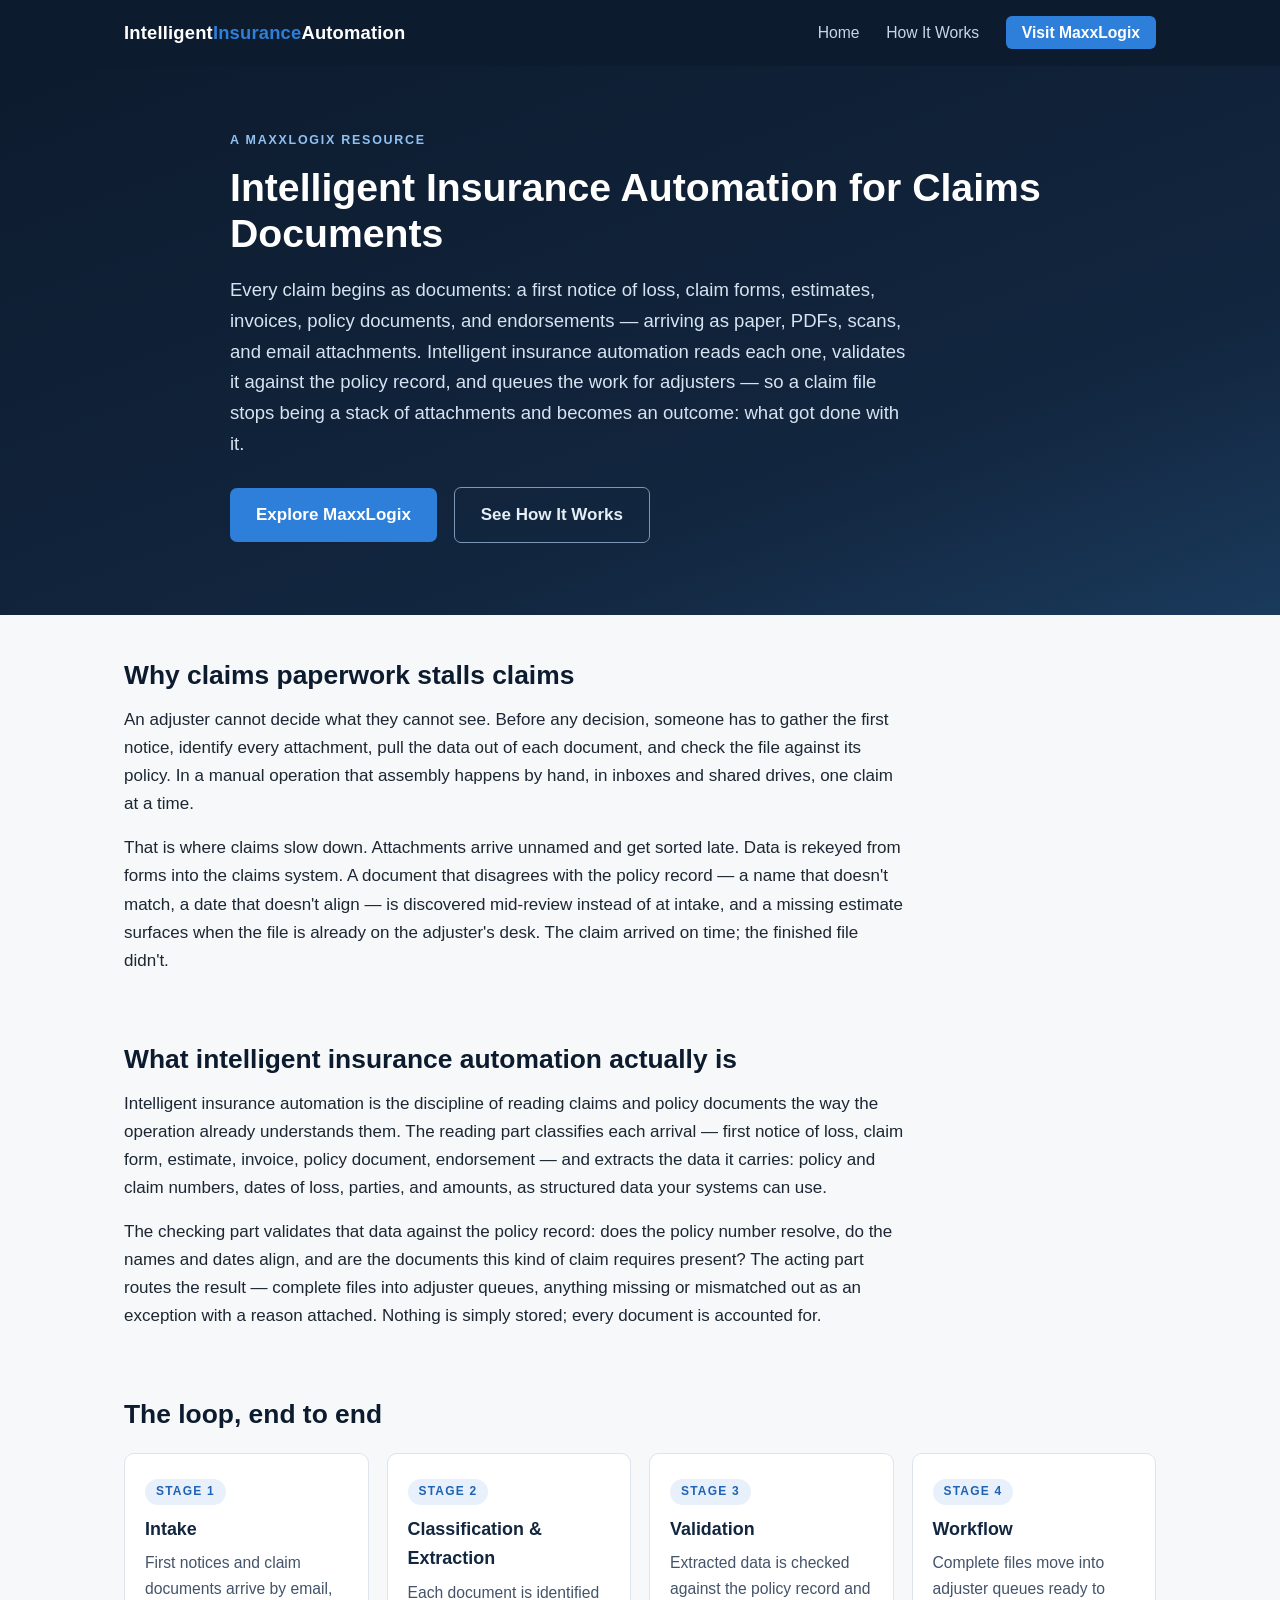
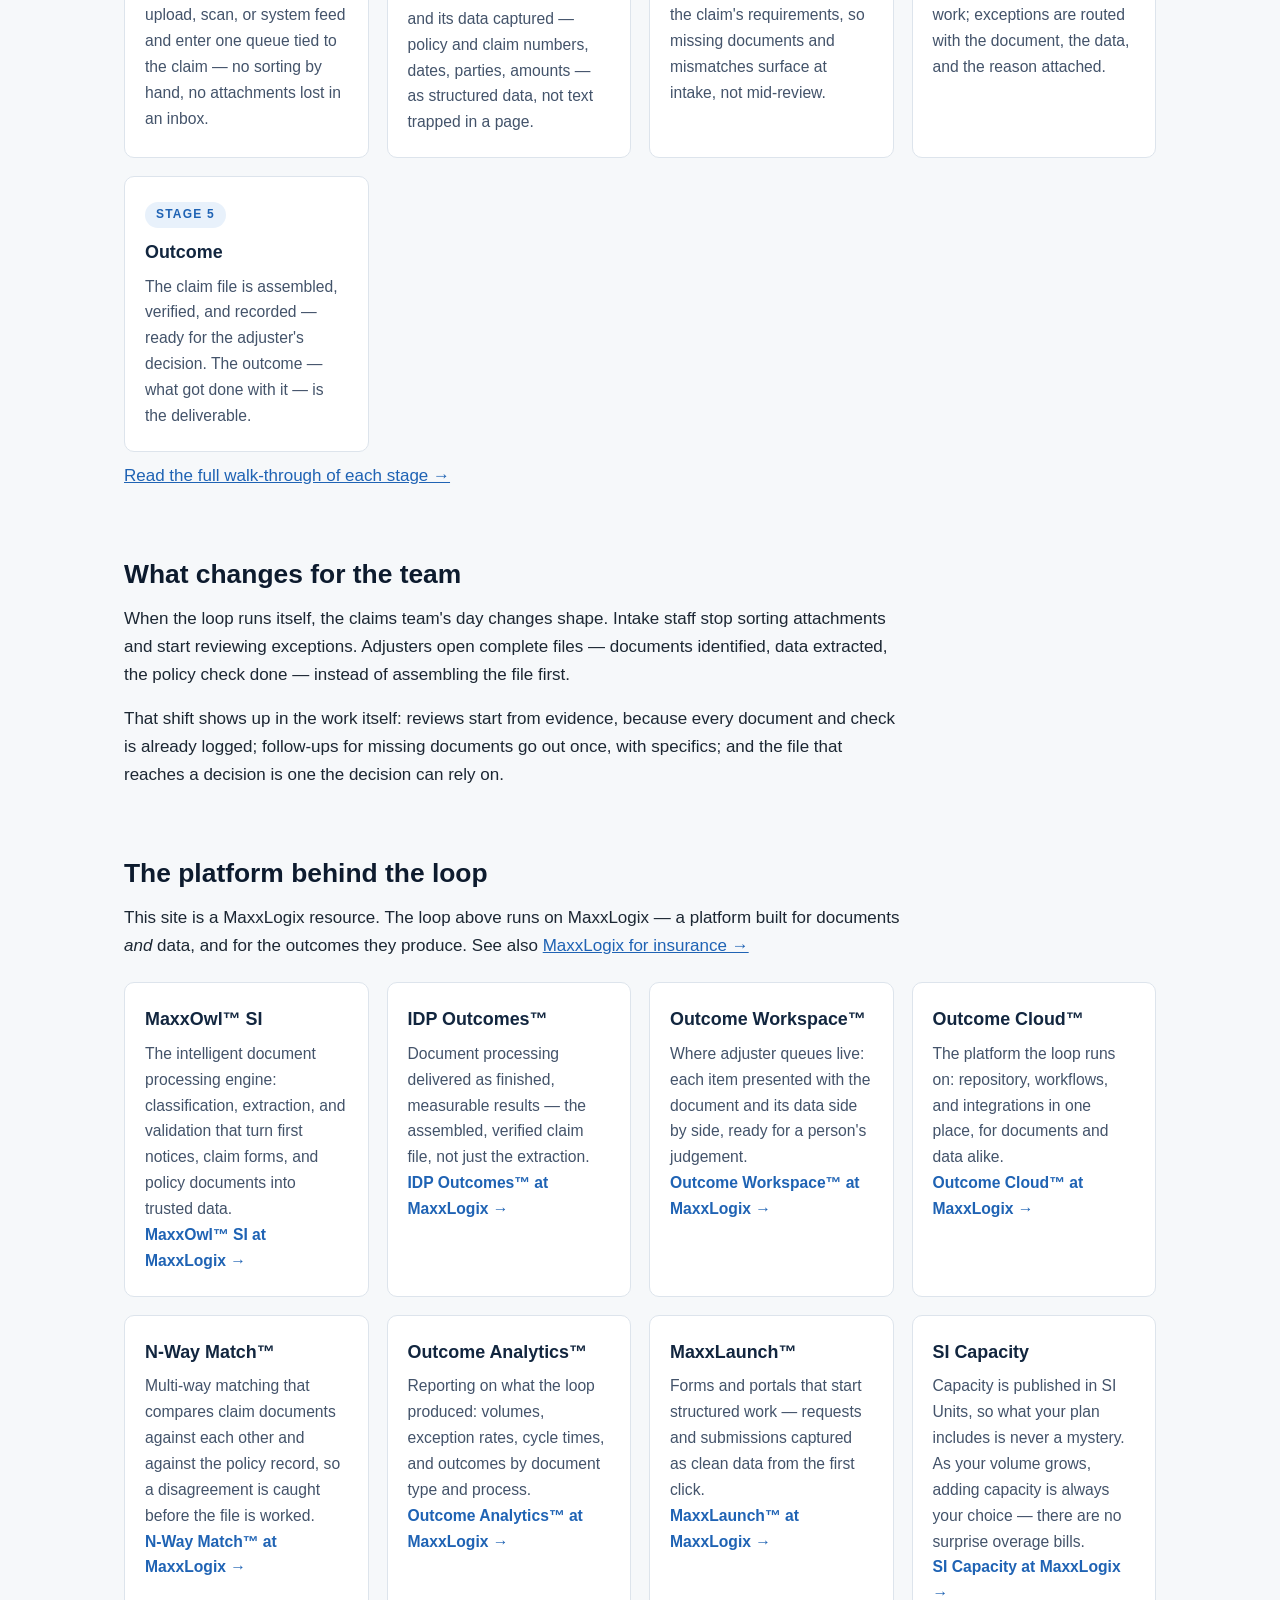
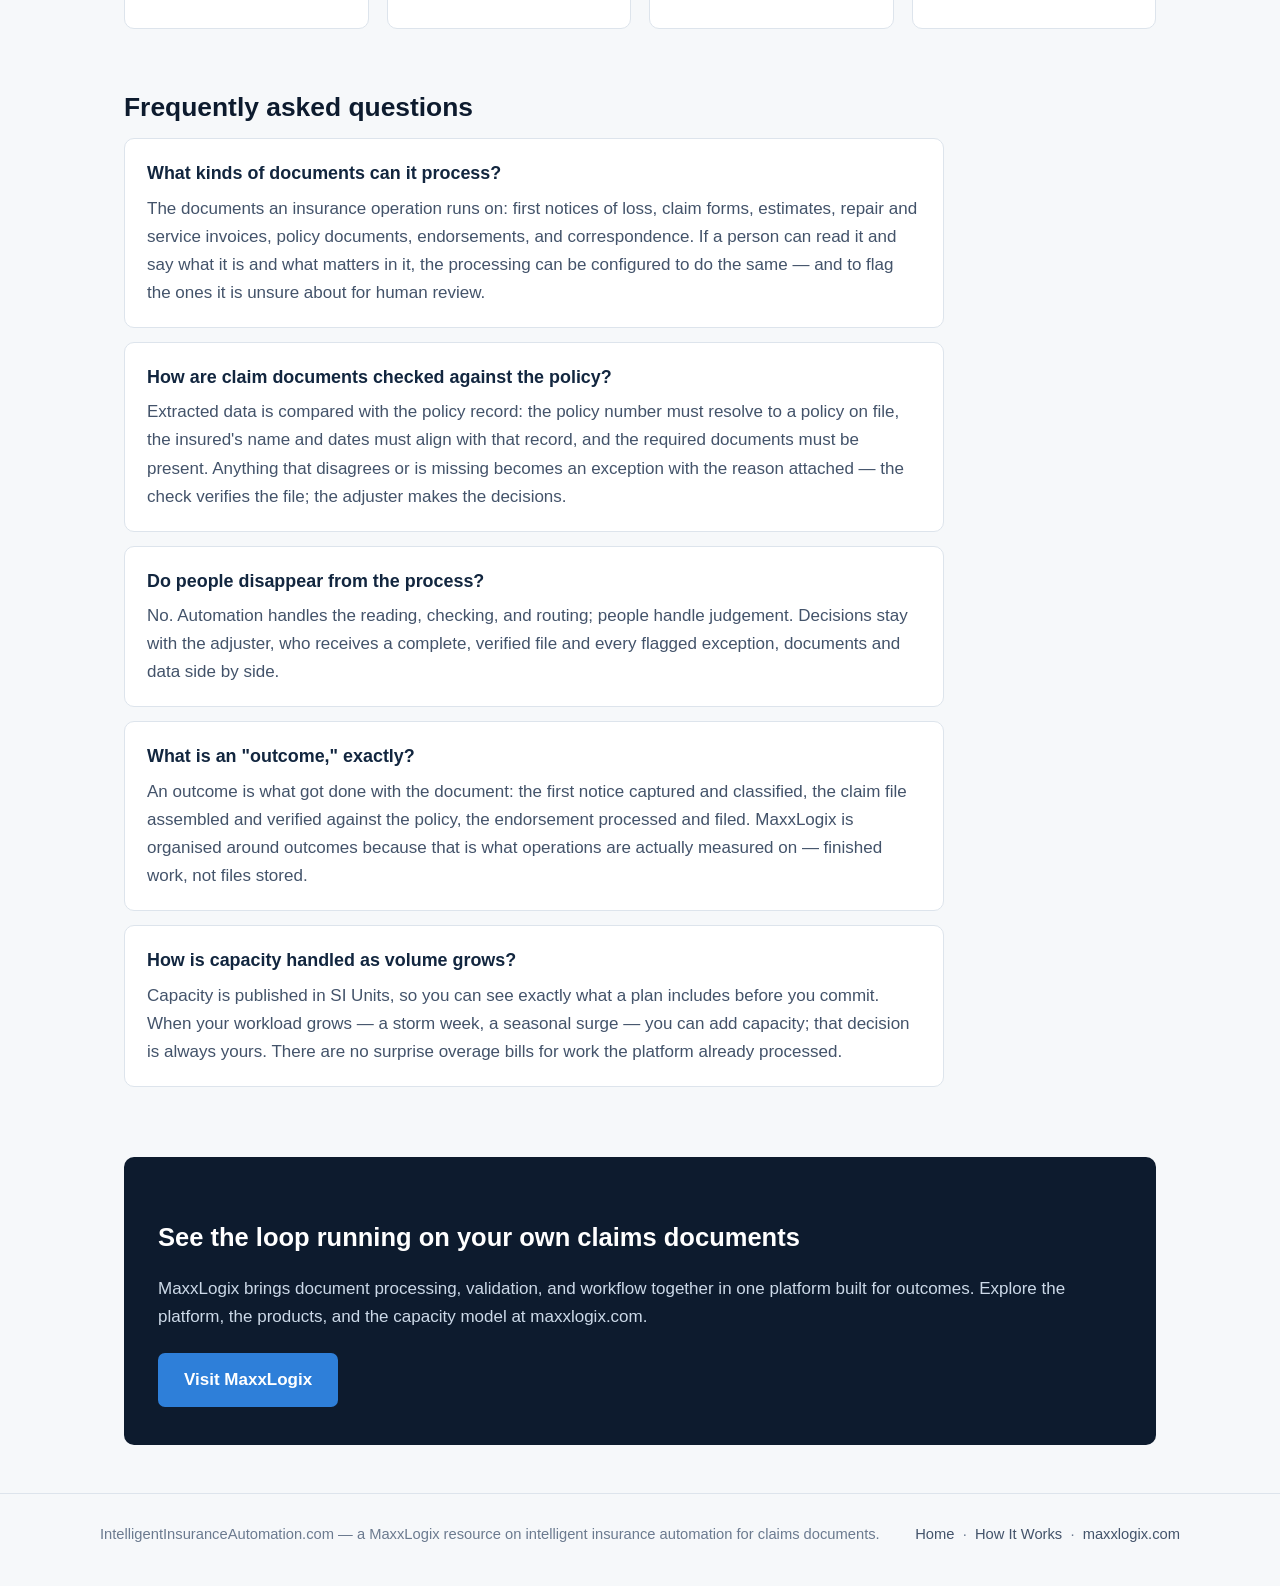
==== index.html @ 0d6d0663 "Add files via upload" ====
<!DOCTYPE html>
<html lang="en">
<head>
<meta charset="UTF-8">
<meta name="viewport" content="width=device-width, initial-scale=1.0">
<title>Intelligent Insurance Automation for Claims Documents | Intelligent Insurance Automation</title>
<meta name="description" content="Intelligent insurance automation reads FNOL, claims, and policy documents, validates them against the policy record, and queues complete files for adjusters.">
<link rel="canonical" href="https://intelligentinsuranceautomation.com/">
<meta property="og:type" content="website">
<meta property="og:site_name" content="Intelligent Insurance Automation">
<meta property="og:title" content="Intelligent Insurance Automation for Claims Documents">
<meta property="og:description" content="Claims arrive as documents. Outcomes get delivered. How intelligent insurance automation closes the loop — intake, extraction, validation, adjuster queues, outcome.">
<meta property="og:url" content="https://intelligentinsuranceautomation.com/">
<meta name="twitter:card" content="summary">
<link rel="stylesheet" href="style.css">
</head>
<body>

<header class="site-header">
  <div class="header-inner">
    <a class="wordmark" href="index.html">Intelligent<span>Insurance</span>Automation</a>
    <nav class="main-nav">
      <a href="index.html">Home</a>
      <a href="how-it-works.html">How It Works</a>
      <a class="nav-cta" href="https://maxxlogix.com">Visit MaxxLogix</a>
    </nav>
  </div>
</header>

<div class="hero">
  <div class="hero-inner">
    <p class="eyebrow">A MaxxLogix Resource</p>
    <h1>Intelligent Insurance Automation for Claims Documents</h1>
    <p class="lede">Every claim begins as documents: a first notice of loss, claim forms, estimates, invoices, policy documents, and endorsements — arriving as paper, PDFs, scans, and email attachments. Intelligent insurance automation reads each one, validates it against the policy record, and queues the work for adjusters — so a claim file stops being a stack of attachments and becomes an outcome: what got done with it.</p>
    <a class="btn" href="https://maxxlogix.com">Explore MaxxLogix</a>
    <a class="btn ghost" href="how-it-works.html">See How It Works</a>
  </div>
</div>

<main>

  <section>
    <h2>Why claims paperwork stalls claims</h2>
    <p>An adjuster cannot decide what they cannot see. Before any decision, someone has to gather the first notice, identify every attachment, pull the data out of each document, and check the file against its policy. In a manual operation that assembly happens by hand, in inboxes and shared drives, one claim at a time.</p>
    <p>That is where claims slow down. Attachments arrive unnamed and get sorted late. Data is rekeyed from forms into the claims system. A document that disagrees with the policy record — a name that doesn't match, a date that doesn't align — is discovered mid-review instead of at intake, and a missing estimate surfaces when the file is already on the adjuster's desk. The claim arrived on time; the finished file didn't.</p>
  </section>

  <section>
    <h2>What intelligent insurance automation actually is</h2>
    <p>Intelligent insurance automation is the discipline of reading claims and policy documents the way the operation already understands them. The reading part classifies each arrival — first notice of loss, claim form, estimate, invoice, policy document, endorsement — and extracts the data it carries: policy and claim numbers, dates of loss, parties, and amounts, as structured data your systems can use.</p>
    <p>The checking part validates that data against the policy record: does the policy number resolve, do the names and dates align, and are the documents this kind of claim requires present? The acting part routes the result — complete files into adjuster queues, anything missing or mismatched out as an exception with a reason attached. Nothing is simply stored; every document is accounted for.</p>
  </section>

  <section>
    <h2>The loop, end to end</h2>
    <div class="grid">
      <div class="card">
        <span class="step">Stage 1</span>
        <h3>Intake</h3>
        <p>First notices and claim documents arrive by email, upload, scan, or system feed and enter one queue tied to the claim — no sorting by hand, no attachments lost in an inbox.</p>
      </div>
      <div class="card">
        <span class="step">Stage 2</span>
        <h3>Classification &amp; Extraction</h3>
        <p>Each document is identified and its data captured — policy and claim numbers, dates, parties, amounts — as structured data, not text trapped in a page.</p>
      </div>
      <div class="card">
        <span class="step">Stage 3</span>
        <h3>Validation</h3>
        <p>Extracted data is checked against the policy record and the claim's requirements, so missing documents and mismatches surface at intake, not mid-review.</p>
      </div>
      <div class="card">
        <span class="step">Stage 4</span>
        <h3>Workflow</h3>
        <p>Complete files move into adjuster queues ready to work; exceptions are routed with the document, the data, and the reason attached.</p>
      </div>
      <div class="card">
        <span class="step">Stage 5</span>
        <h3>Outcome</h3>
        <p>The claim file is assembled, verified, and recorded — ready for the adjuster's decision. The outcome — what got done with it — is the deliverable.</p>
      </div>
    </div>
    <p><a href="how-it-works.html">Read the full walk-through of each stage &rarr;</a></p>
  </section>

  <section>
    <h2>What changes for the team</h2>
    <p>When the loop runs itself, the claims team's day changes shape. Intake staff stop sorting attachments and start reviewing exceptions. Adjusters open complete files — documents identified, data extracted, the policy check done — instead of assembling the file first.</p>
    <p>That shift shows up in the work itself: reviews start from evidence, because every document and check is already logged; follow-ups for missing documents go out once, with specifics; and the file that reaches a decision is one the decision can rely on.</p>
  </section>

  <section>
    <h2>The platform behind the loop</h2>
    <p class="narrow">This site is a MaxxLogix resource. The loop above runs on MaxxLogix — a platform built for documents <em>and</em> data, and for the outcomes they produce. See also <a href="https://maxxlogix.com/verticals/insurance/">MaxxLogix for insurance &rarr;</a></p>
    <div class="grid">
      <div class="card">
        <h3>MaxxOwl&trade; SI</h3>
        <p>The intelligent document processing engine: classification, extraction, and validation that turn first notices, claim forms, and policy documents into trusted data.</p>
        <p><a href="https://maxxlogix.com/maxxowl-si/">MaxxOwl&trade; SI at MaxxLogix &rarr;</a></p>
      </div>
      <div class="card">
        <h3>IDP Outcomes&trade;</h3>
        <p>Document processing delivered as finished, measurable results — the assembled, verified claim file, not just the extraction.</p>
        <p><a href="https://maxxlogix.com/idp-outcomes/">IDP Outcomes&trade; at MaxxLogix &rarr;</a></p>
      </div>
      <div class="card">
        <h3>Outcome Workspace&trade;</h3>
        <p>Where adjuster queues live: each item presented with the document and its data side by side, ready for a person's judgement.</p>
        <p><a href="https://maxxlogix.com/outcome-workspace/">Outcome Workspace&trade; at MaxxLogix &rarr;</a></p>
      </div>
      <div class="card">
        <h3>Outcome Cloud&trade;</h3>
        <p>The platform the loop runs on: repository, workflows, and integrations in one place, for documents and data alike.</p>
        <p><a href="https://maxxlogix.com/outcome-cloud/">Outcome Cloud&trade; at MaxxLogix &rarr;</a></p>
      </div>
      <div class="card">
        <h3>N-Way Match&trade;</h3>
        <p>Multi-way matching that compares claim documents against each other and against the policy record, so a disagreement is caught before the file is worked.</p>
        <p><a href="https://maxxlogix.com/outcome-match/">N-Way Match&trade; at MaxxLogix &rarr;</a></p>
      </div>
      <div class="card">
        <h3>Outcome Analytics&trade;</h3>
        <p>Reporting on what the loop produced: volumes, exception rates, cycle times, and outcomes by document type and process.</p>
        <p><a href="https://maxxlogix.com/outcome-analytics/">Outcome Analytics&trade; at MaxxLogix &rarr;</a></p>
      </div>
      <div class="card">
        <h3>MaxxLaunch&trade;</h3>
        <p>Forms and portals that start structured work — requests and submissions captured as clean data from the first click.</p>
        <p><a href="https://maxxlogix.com/maxxlaunch/">MaxxLaunch&trade; at MaxxLogix &rarr;</a></p>
      </div>
      <div class="card">
        <h3>SI Capacity</h3>
        <p>Capacity is published in SI Units, so what your plan includes is never a mystery. As your volume grows, adding capacity is always your choice — there are no surprise overage bills.</p>
        <p><a href="https://maxxlogix.com/si-capacity/">SI Capacity at MaxxLogix &rarr;</a></p>
      </div>
    </div>
  </section>

  <section>
    <h2>Frequently asked questions</h2>

    <div class="faq-item">
      <h3>What kinds of documents can it process?</h3>
      <p>The documents an insurance operation runs on: first notices of loss, claim forms, estimates, repair and service invoices, policy documents, endorsements, and correspondence. If a person can read it and say what it is and what matters in it, the processing can be configured to do the same — and to flag the ones it is unsure about for human review.</p>
    </div>

    <div class="faq-item">
      <h3>How are claim documents checked against the policy?</h3>
      <p>Extracted data is compared with the policy record: the policy number must resolve to a policy on file, the insured's name and dates must align with that record, and the required documents must be present. Anything that disagrees or is missing becomes an exception with the reason attached — the check verifies the file; the adjuster makes the decisions.</p>
    </div>

    <div class="faq-item">
      <h3>Do people disappear from the process?</h3>
      <p>No. Automation handles the reading, checking, and routing; people handle judgement. Decisions stay with the adjuster, who receives a complete, verified file and every flagged exception, documents and data side by side.</p>
    </div>

    <div class="faq-item">
      <h3>What is an "outcome," exactly?</h3>
      <p>An outcome is what got done with the document: the first notice captured and classified, the claim file assembled and verified against the policy, the endorsement processed and filed. MaxxLogix is organised around outcomes because that is what operations are actually measured on — finished work, not files stored.</p>
    </div>

    <div class="faq-item">
      <h3>How is capacity handled as volume grows?</h3>
      <p>Capacity is published in SI Units, so you can see exactly what a plan includes before you commit. When your workload grows — a storm week, a seasonal surge — you can add capacity; that decision is always yours. There are no surprise overage bills for work the platform already processed.</p>
    </div>
  </section>

  <div class="cta-band">
    <h2>See the loop running on your own claims documents</h2>
    <p>MaxxLogix brings document processing, validation, and workflow together in one platform built for outcomes. Explore the platform, the products, and the capacity model at maxxlogix.com.</p>
    <a class="btn" href="https://maxxlogix.com">Visit MaxxLogix</a>
  </div>

</main>

<footer class="site-footer">
  <div class="footer-inner">
    <span>IntelligentInsuranceAutomation.com — a MaxxLogix resource on intelligent insurance automation for claims documents.</span>
    <span><a href="index.html">Home</a> &nbsp;·&nbsp; <a href="how-it-works.html">How It Works</a> &nbsp;·&nbsp; <a href="https://maxxlogix.com">maxxlogix.com</a></span>
  </div>
</footer>

</body>
</html>
---- style.css ----
/* Intelligent Insurance Automation — microsite styles
   Palette: deep navy / slate with a single steel-blue accent.
   No external assets. System font stack only. */

:root {
  --navy: #0d1b2e;
  --navy-2: #12263f;
  --slate: #43536a;
  --slate-light: #6b7a8f;
  --ink: #1c2733;
  --bg: #f6f8fa;
  --card: #ffffff;
  --line: #dde4ec;
  --accent: #2e7fd9;
  --accent-dark: #1f63b4;
  --radius: 10px;
}

* { box-sizing: border-box; }

html { scroll-behavior: smooth; }

body {
  margin: 0;
  font-family: -apple-system, BlinkMacSystemFont, "Segoe UI", Roboto,
    "Helvetica Neue", Arial, sans-serif;
  color: var(--ink);
  background: var(--bg);
  line-height: 1.65;
  font-size: 17px;
}

a { color: var(--accent-dark); }
a:hover { color: var(--accent); }

/* ---------- Header ---------- */
.site-header {
  background: var(--navy);
  color: #fff;
}
.header-inner {
  max-width: 1080px;
  margin: 0 auto;
  padding: 18px 24px;
  display: flex;
  flex-wrap: wrap;
  align-items: center;
  justify-content: space-between;
  gap: 12px;
}
.wordmark {
  color: #fff;
  text-decoration: none;
  font-weight: 700;
  font-size: 1.15rem;
  letter-spacing: 0.01em;
}
.wordmark span { color: var(--accent); }
.main-nav a {
  color: #c9d6e6;
  text-decoration: none;
  margin-left: 22px;
  font-size: 0.98rem;
}
.main-nav a:hover { color: #fff; }
.main-nav a.nav-cta {
  background: var(--accent);
  color: #fff;
  padding: 8px 16px;
  border-radius: 6px;
  font-weight: 600;
}
.main-nav a.nav-cta:hover { background: var(--accent-dark); }

/* ---------- Hero ---------- */
.hero {
  background: linear-gradient(160deg, var(--navy) 0%, var(--navy-2) 70%, #1a3a5c 100%);
  color: #fff;
  padding: 64px 24px 72px;
}
.hero-inner { max-width: 820px; margin: 0 auto; }
.hero .eyebrow {
  text-transform: uppercase;
  letter-spacing: 0.14em;
  font-size: 0.78rem;
  font-weight: 700;
  color: #8fc1f2;
  margin: 0 0 14px;
}
.hero h1 {
  font-size: 2.45rem;
  line-height: 1.18;
  margin: 0 0 18px;
  font-weight: 750;
}
.hero p.lede {
  font-size: 1.16rem;
  color: #d7e3f0;
  margin: 0 0 28px;
  max-width: 680px;
}
.btn {
  display: inline-block;
  background: var(--accent);
  color: #fff;
  text-decoration: none;
  font-weight: 600;
  padding: 13px 26px;
  border-radius: 7px;
  margin-right: 12px;
}
.btn:hover { background: var(--accent-dark); color: #fff; }
.btn.ghost {
  background: transparent;
  border: 1px solid #7d97b5;
  color: #e6eef7;
}
.btn.ghost:hover { border-color: #fff; color: #fff; }

/* ---------- Layout ---------- */
main { max-width: 1080px; margin: 0 auto; padding: 0 24px; }
section { padding: 44px 0 8px; }
section h2 {
  font-size: 1.65rem;
  line-height: 1.25;
  color: var(--navy);
  margin: 0 0 14px;
}
section h3 { color: var(--navy-2); margin: 0 0 8px; font-size: 1.12rem; }
section p { max-width: 780px; margin: 0 0 16px; }
.narrow { max-width: 780px; }

/* ---------- Stage / card grids ---------- */
.grid {
  display: grid;
  grid-template-columns: repeat(auto-fit, minmax(230px, 1fr));
  gap: 18px;
  margin: 22px 0 10px;
}
.card {
  background: var(--card);
  border: 1px solid var(--line);
  border-radius: var(--radius);
  padding: 22px 20px;
}
.card .step {
  display: inline-block;
  font-size: 0.75rem;
  font-weight: 700;
  letter-spacing: 0.1em;
  text-transform: uppercase;
  color: var(--accent-dark);
  background: #e8f1fb;
  border-radius: 20px;
  padding: 3px 11px;
  margin-bottom: 10px;
}
.card p { margin: 0; font-size: 0.98rem; color: var(--slate); }
.card h3 { margin-bottom: 6px; }
.card a { font-weight: 600; text-decoration: none; }
.card a:hover { text-decoration: underline; }

/* ---------- Deep-dive stage list (how it works) ---------- */
.stage-list { max-width: 820px; }
.stage-block {
  background: var(--card);
  border: 1px solid var(--line);
  border-left: 4px solid var(--accent);
  border-radius: var(--radius);
  padding: 22px 24px;
  margin-bottom: 16px;
}
.stage-block p { margin: 0 0 10px; }
.stage-block p:last-child { margin-bottom: 0; }

/* ---------- FAQ ---------- */
.faq-item {
  background: var(--card);
  border: 1px solid var(--line);
  border-radius: var(--radius);
  padding: 20px 22px;
  margin-bottom: 14px;
  max-width: 820px;
}
.faq-item h3 { margin-bottom: 6px; }
.faq-item p { margin: 0; color: var(--slate); }

/* ---------- CTA band ---------- */
.cta-band {
  background: var(--navy);
  color: #fff;
  border-radius: var(--radius);
  padding: 38px 34px;
  margin: 48px 0;
  text-align: left;
}
.cta-band h2 { color: #fff; margin-bottom: 10px; }
.cta-band p { color: #ccd9e8; margin-bottom: 22px; }

/* ---------- Footer ---------- */
.site-footer {
  border-top: 1px solid var(--line);
  margin-top: 24px;
  padding: 28px 24px 40px;
  color: var(--slate-light);
  font-size: 0.92rem;
}
.footer-inner {
  max-width: 1080px;
  margin: 0 auto;
  display: flex;
  flex-wrap: wrap;
  gap: 10px 28px;
  justify-content: space-between;
}
.site-footer a { color: var(--slate); text-decoration: none; }
.site-footer a:hover { text-decoration: underline; }

/* ---------- Breadcrumb (subpage) ---------- */
.crumb { padding: 22px 0 0; font-size: 0.92rem; color: var(--slate-light); }
.crumb a { text-decoration: none; }
.crumb a:hover { text-decoration: underline; }
.page-head { padding-top: 18px; }
.page-head h1 { font-size: 2.05rem; color: var(--navy); line-height: 1.22; margin: 0 0 12px; }
.page-head p.lede { font-size: 1.1rem; color: var(--slate); max-width: 760px; }

/* ---------- Responsive ---------- */
@media (max-width: 640px) {
  body { font-size: 16px; }
  .hero { padding: 44px 20px 52px; }
  .hero h1 { font-size: 1.85rem; }
  .page-head h1 { font-size: 1.6rem; }
  section h2 { font-size: 1.4rem; }
  .main-nav a { margin-left: 14px; }
  .btn { display: block; text-align: center; margin: 0 0 10px; }
  .cta-band { padding: 28px 22px; }
}
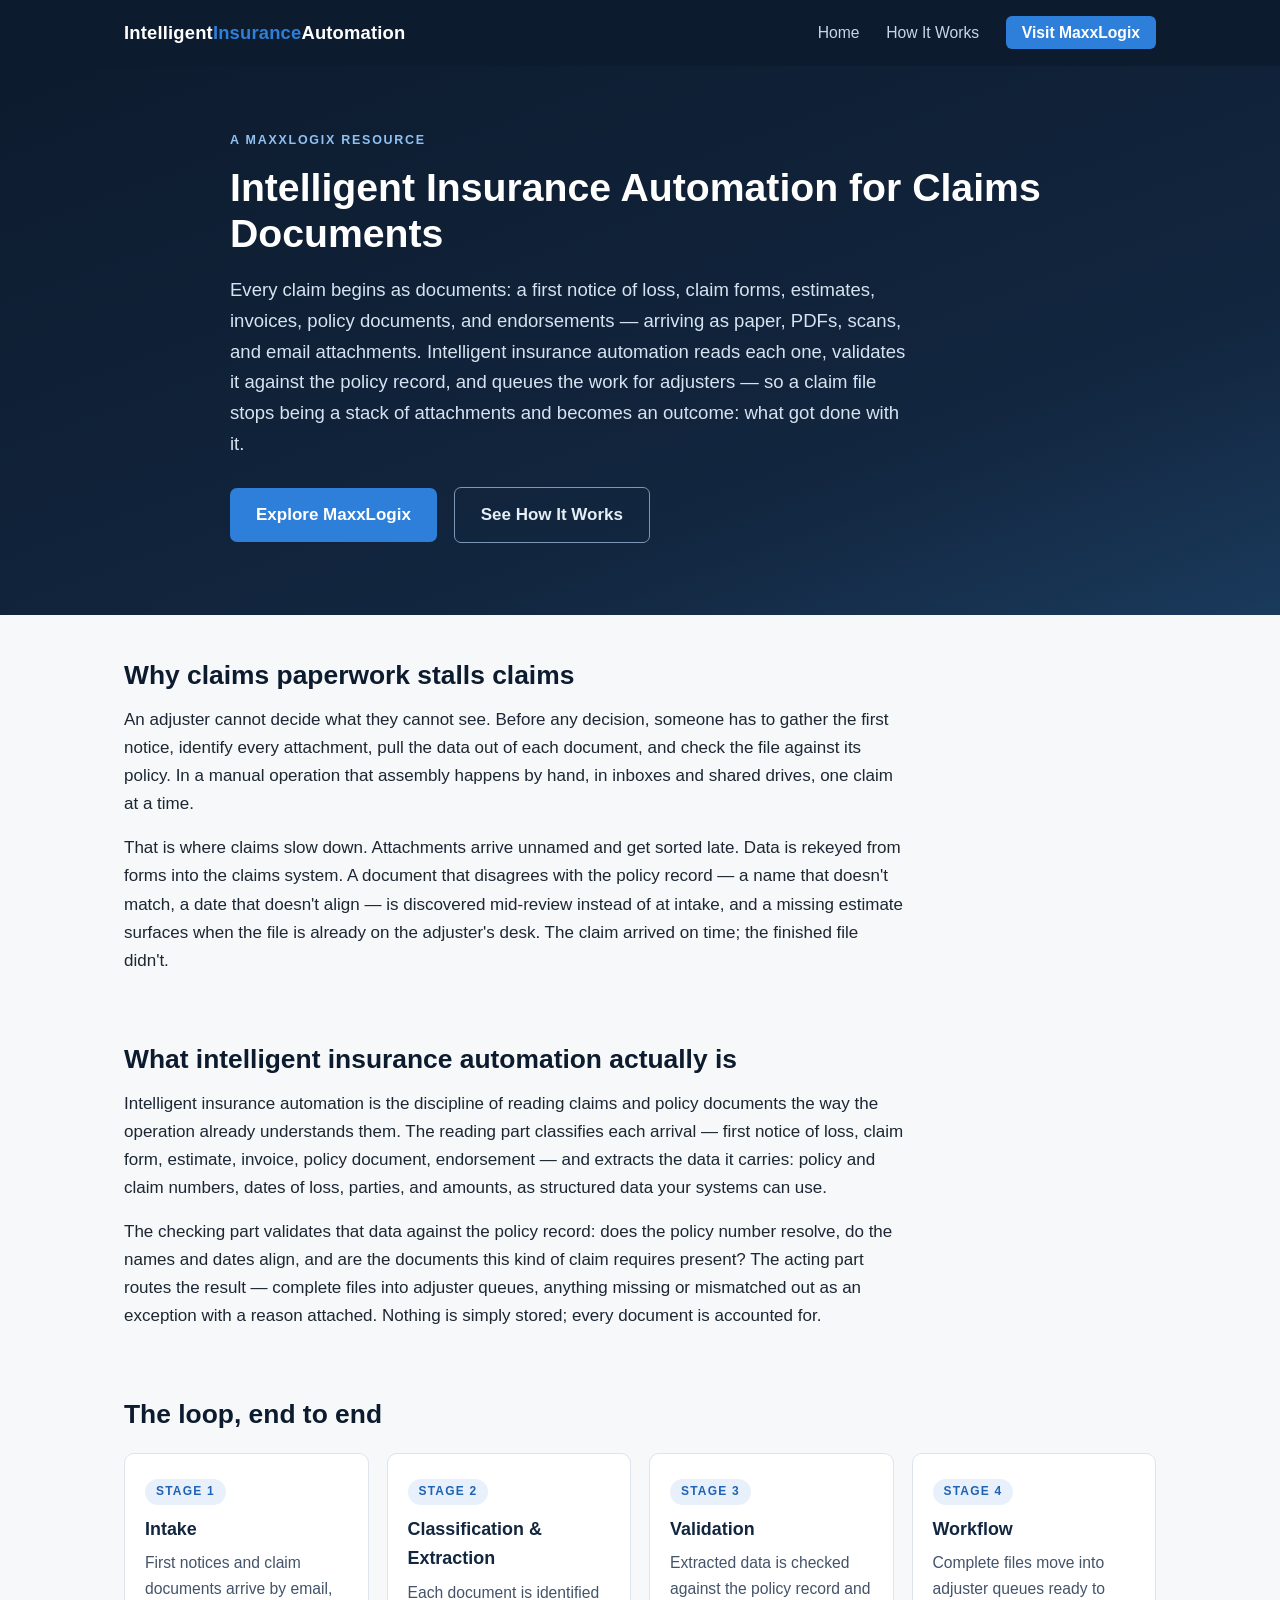
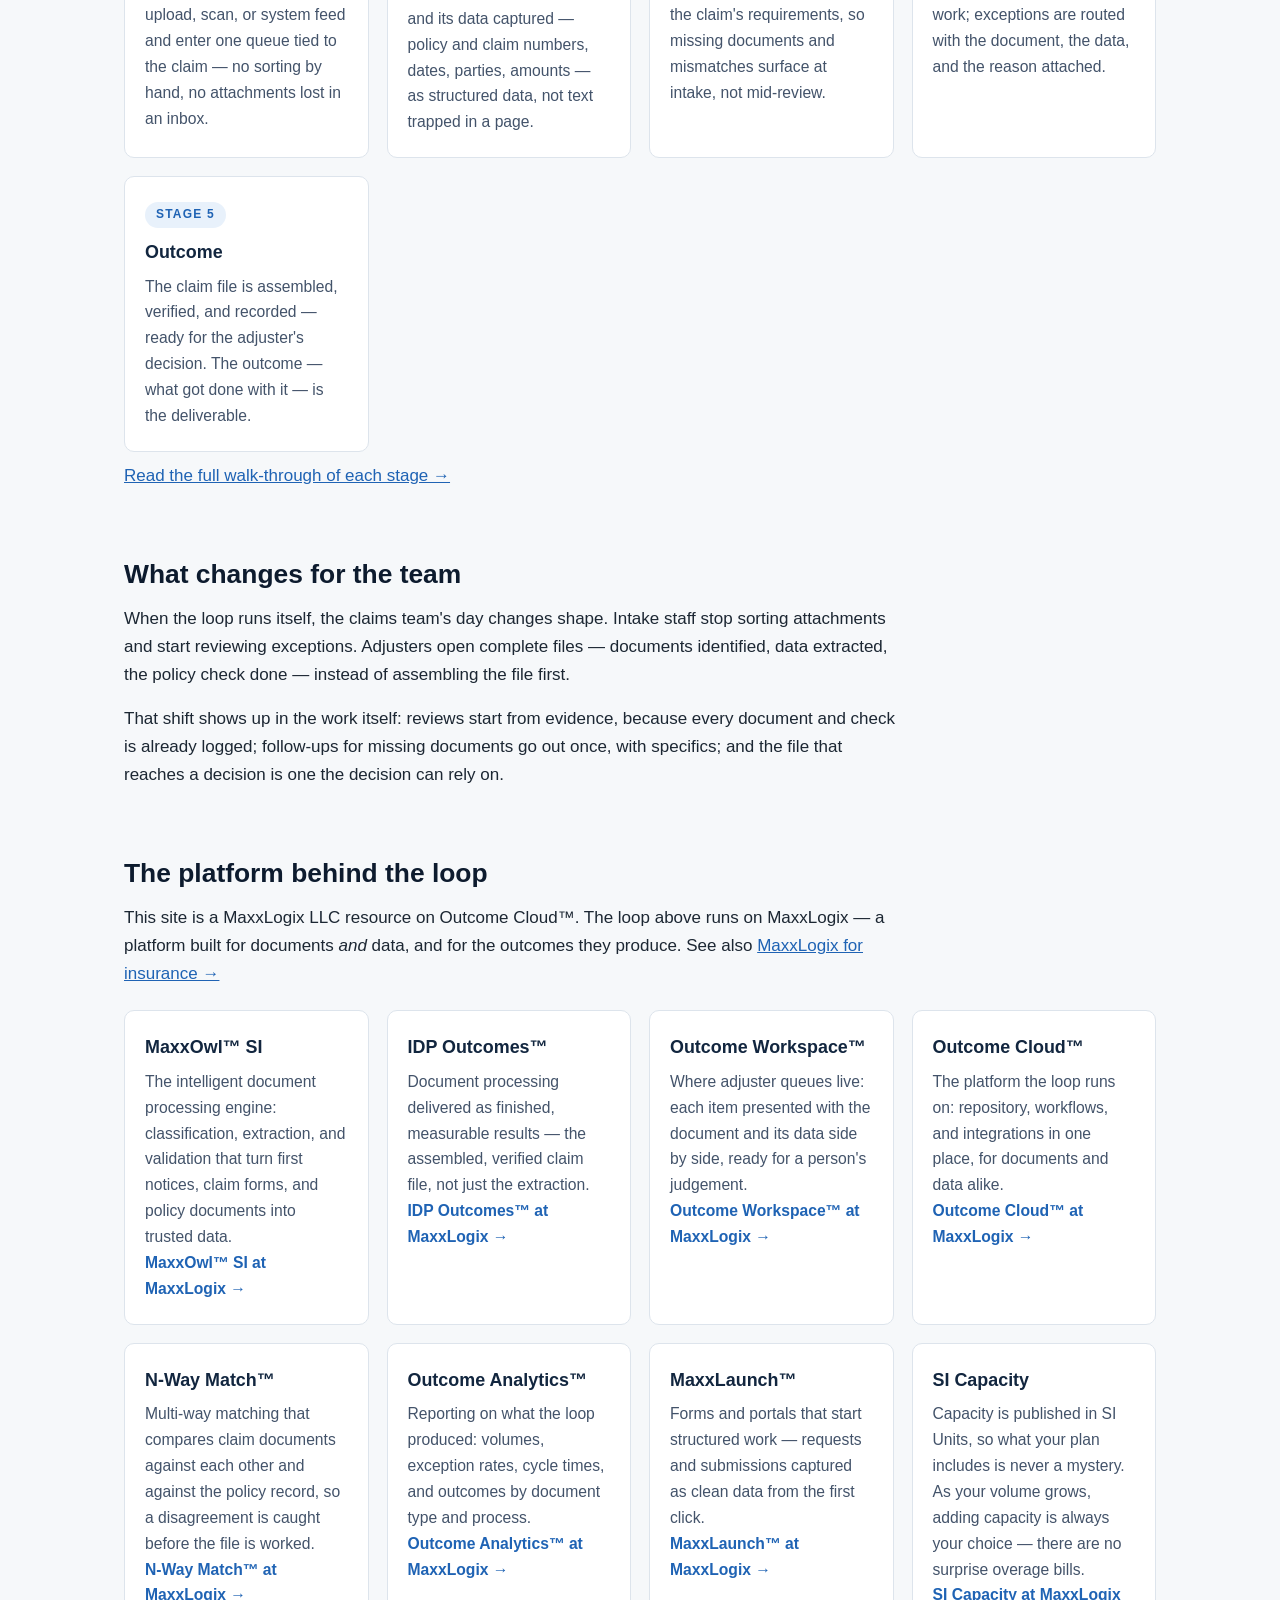
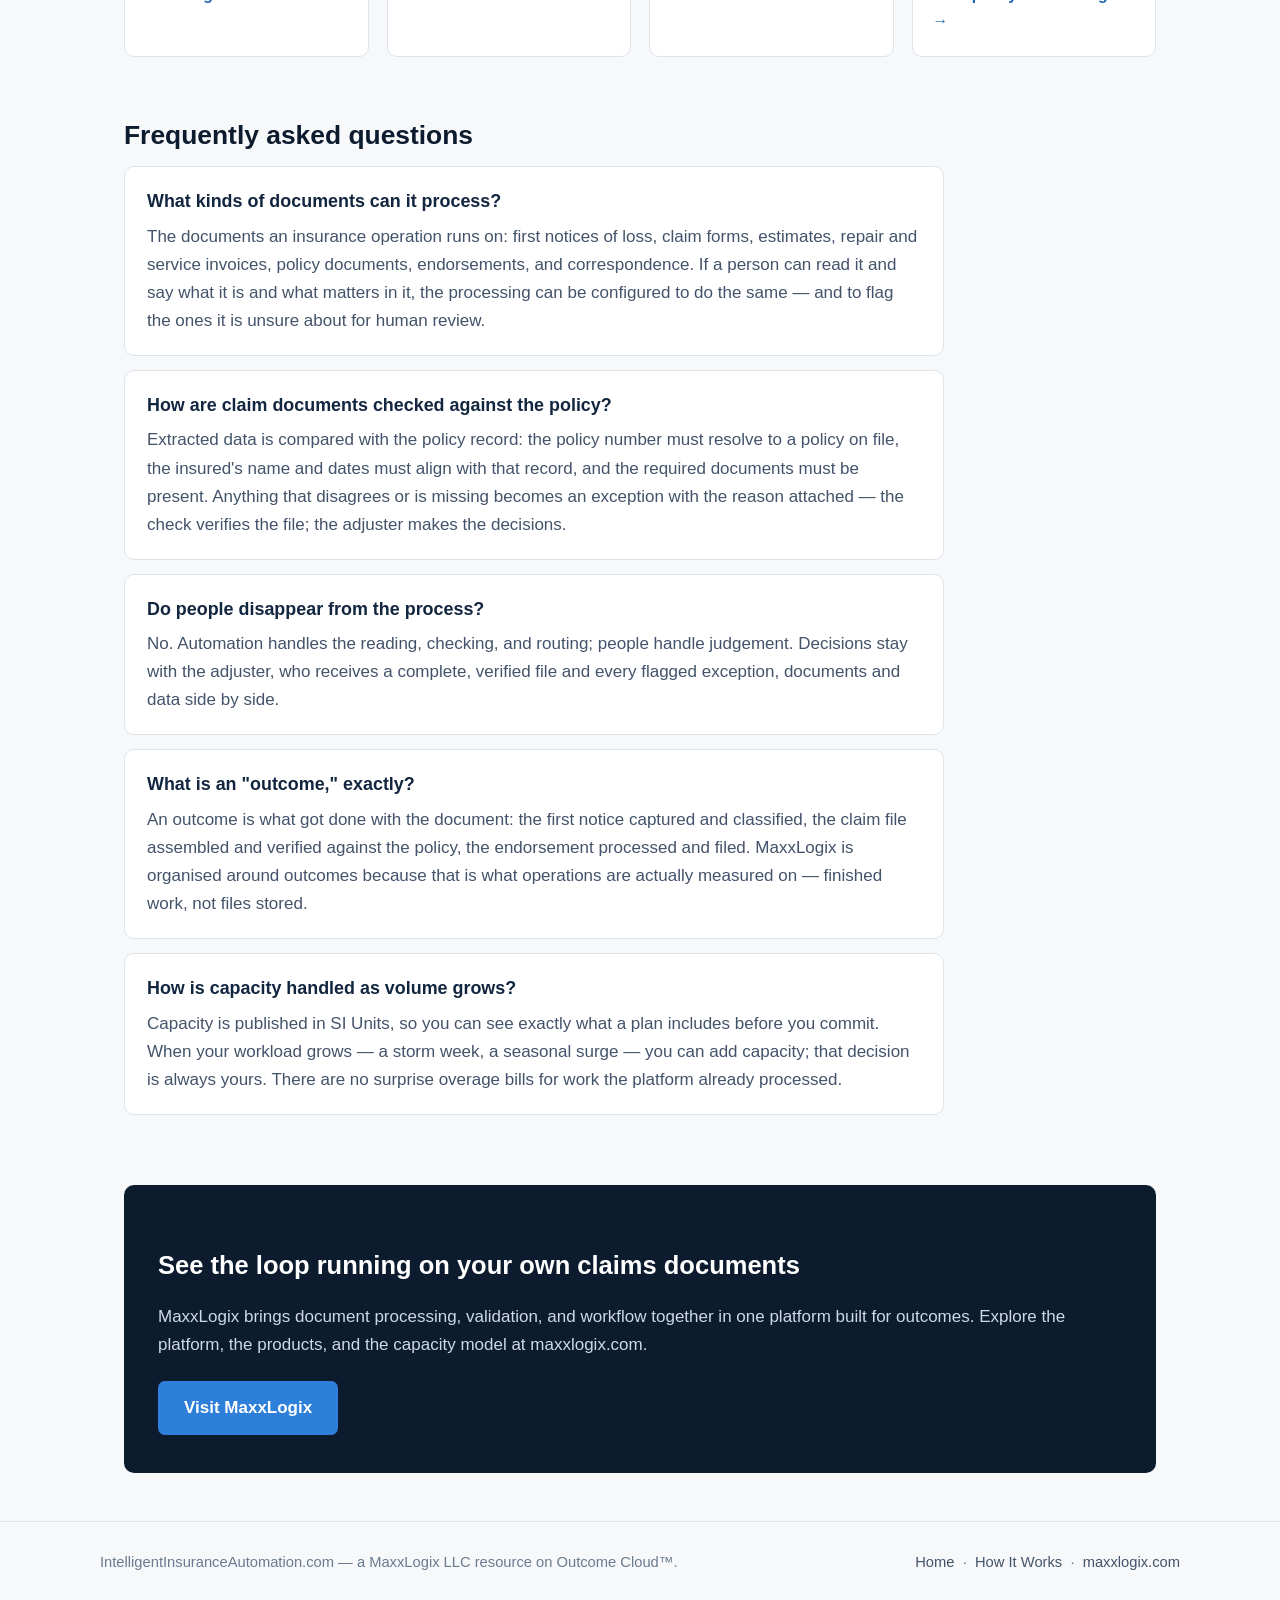
==== commit 1836f15e: "Update footer attribution to MaxxLogix LLC resource on Outcome Cloud" ====
--- a/index.html
+++ b/index.html
@@ -91,7 +91,7 @@
 
   <section>
     <h2>The platform behind the loop</h2>
-    <p class="narrow">This site is a MaxxLogix resource. The loop above runs on MaxxLogix — a platform built for documents <em>and</em> data, and for the outcomes they produce. See also <a href="https://maxxlogix.com/verticals/insurance/">MaxxLogix for insurance &rarr;</a></p>
+    <p class="narrow">This site is a MaxxLogix LLC resource on Outcome Cloud&trade;. The loop above runs on MaxxLogix — a platform built for documents <em>and</em> data, and for the outcomes they produce. See also <a href="https://maxxlogix.com/verticals/insurance/">MaxxLogix for insurance &rarr;</a></p>
     <div class="grid">
       <div class="card">
         <h3>MaxxOwl&trade; SI</h3>
@@ -175,7 +175,7 @@
 
 <footer class="site-footer">
   <div class="footer-inner">
-    <span>IntelligentInsuranceAutomation.com — a MaxxLogix resource on intelligent insurance automation for claims documents.</span>
+    <span>IntelligentInsuranceAutomation.com — a MaxxLogix LLC resource on Outcome Cloud&trade;.</span>
     <span><a href="index.html">Home</a> &nbsp;·&nbsp; <a href="how-it-works.html">How It Works</a> &nbsp;·&nbsp; <a href="https://maxxlogix.com">maxxlogix.com</a></span>
   </div>
 </footer>
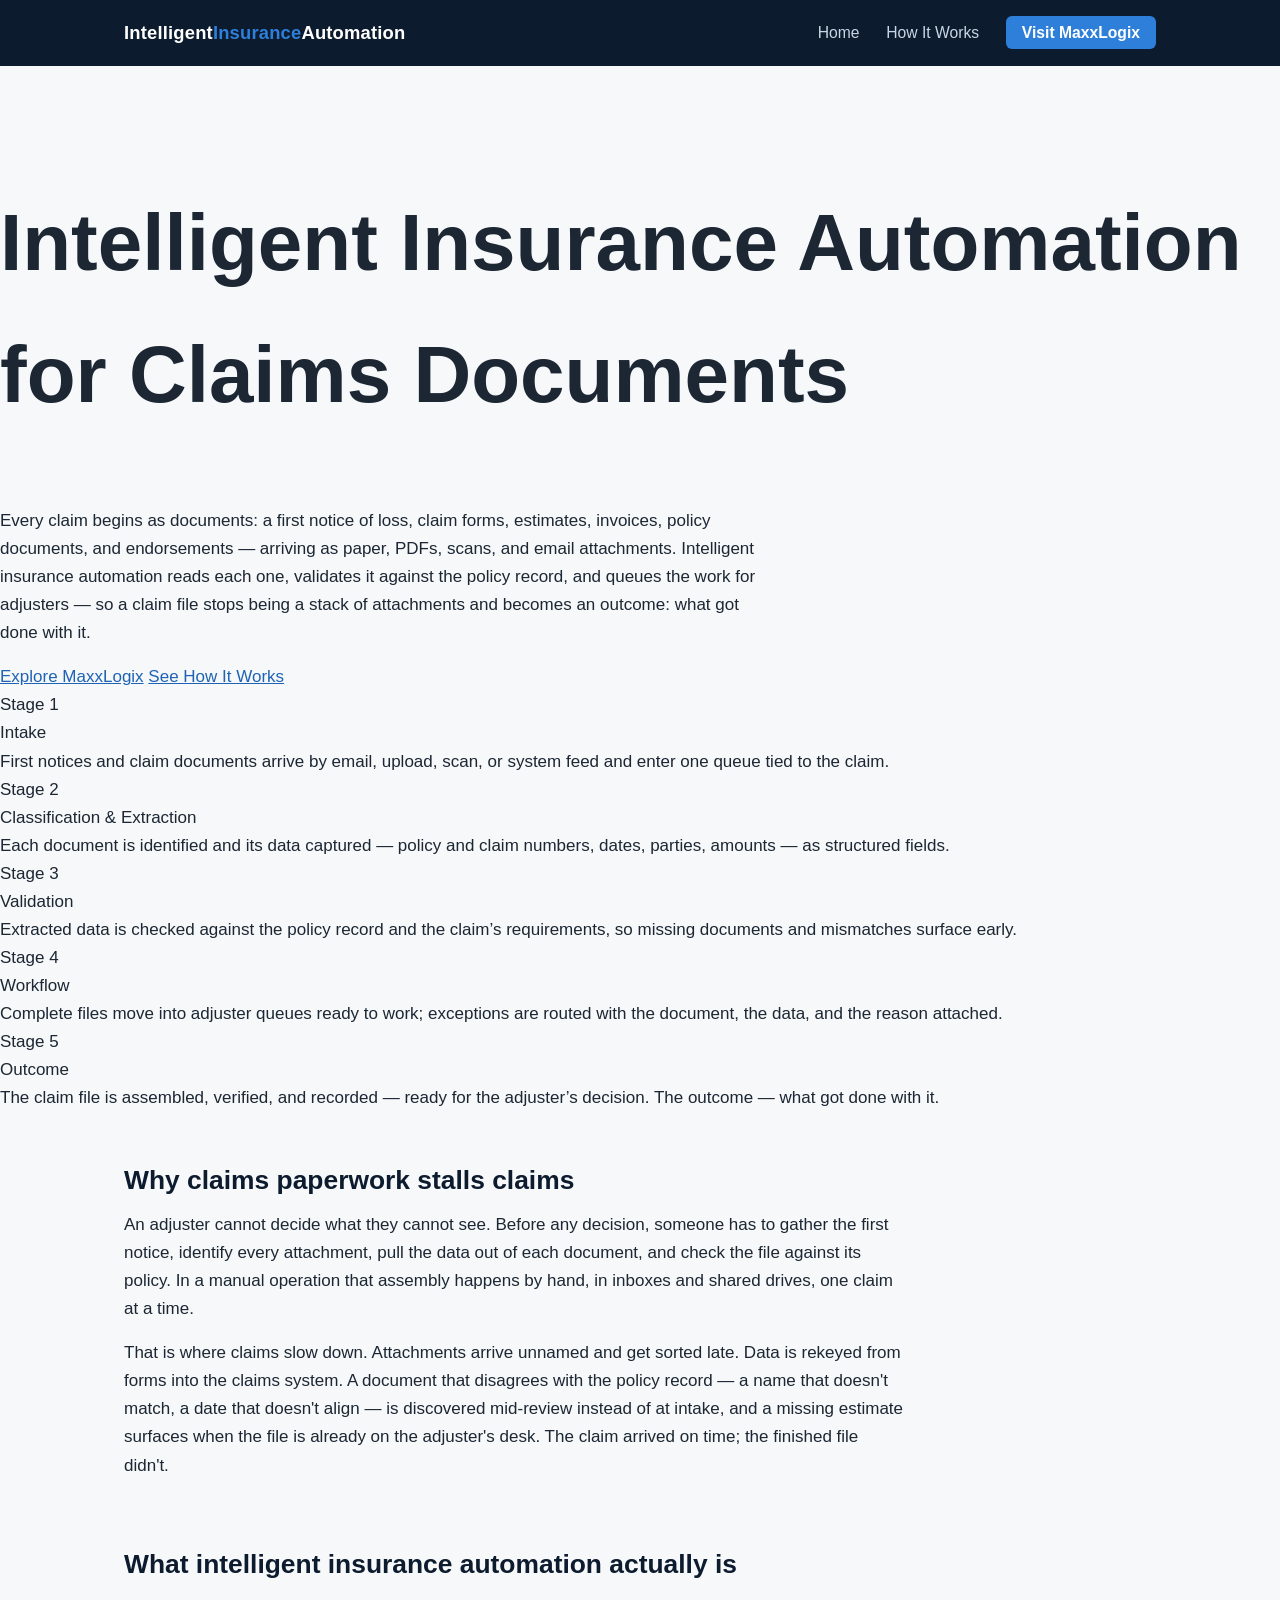
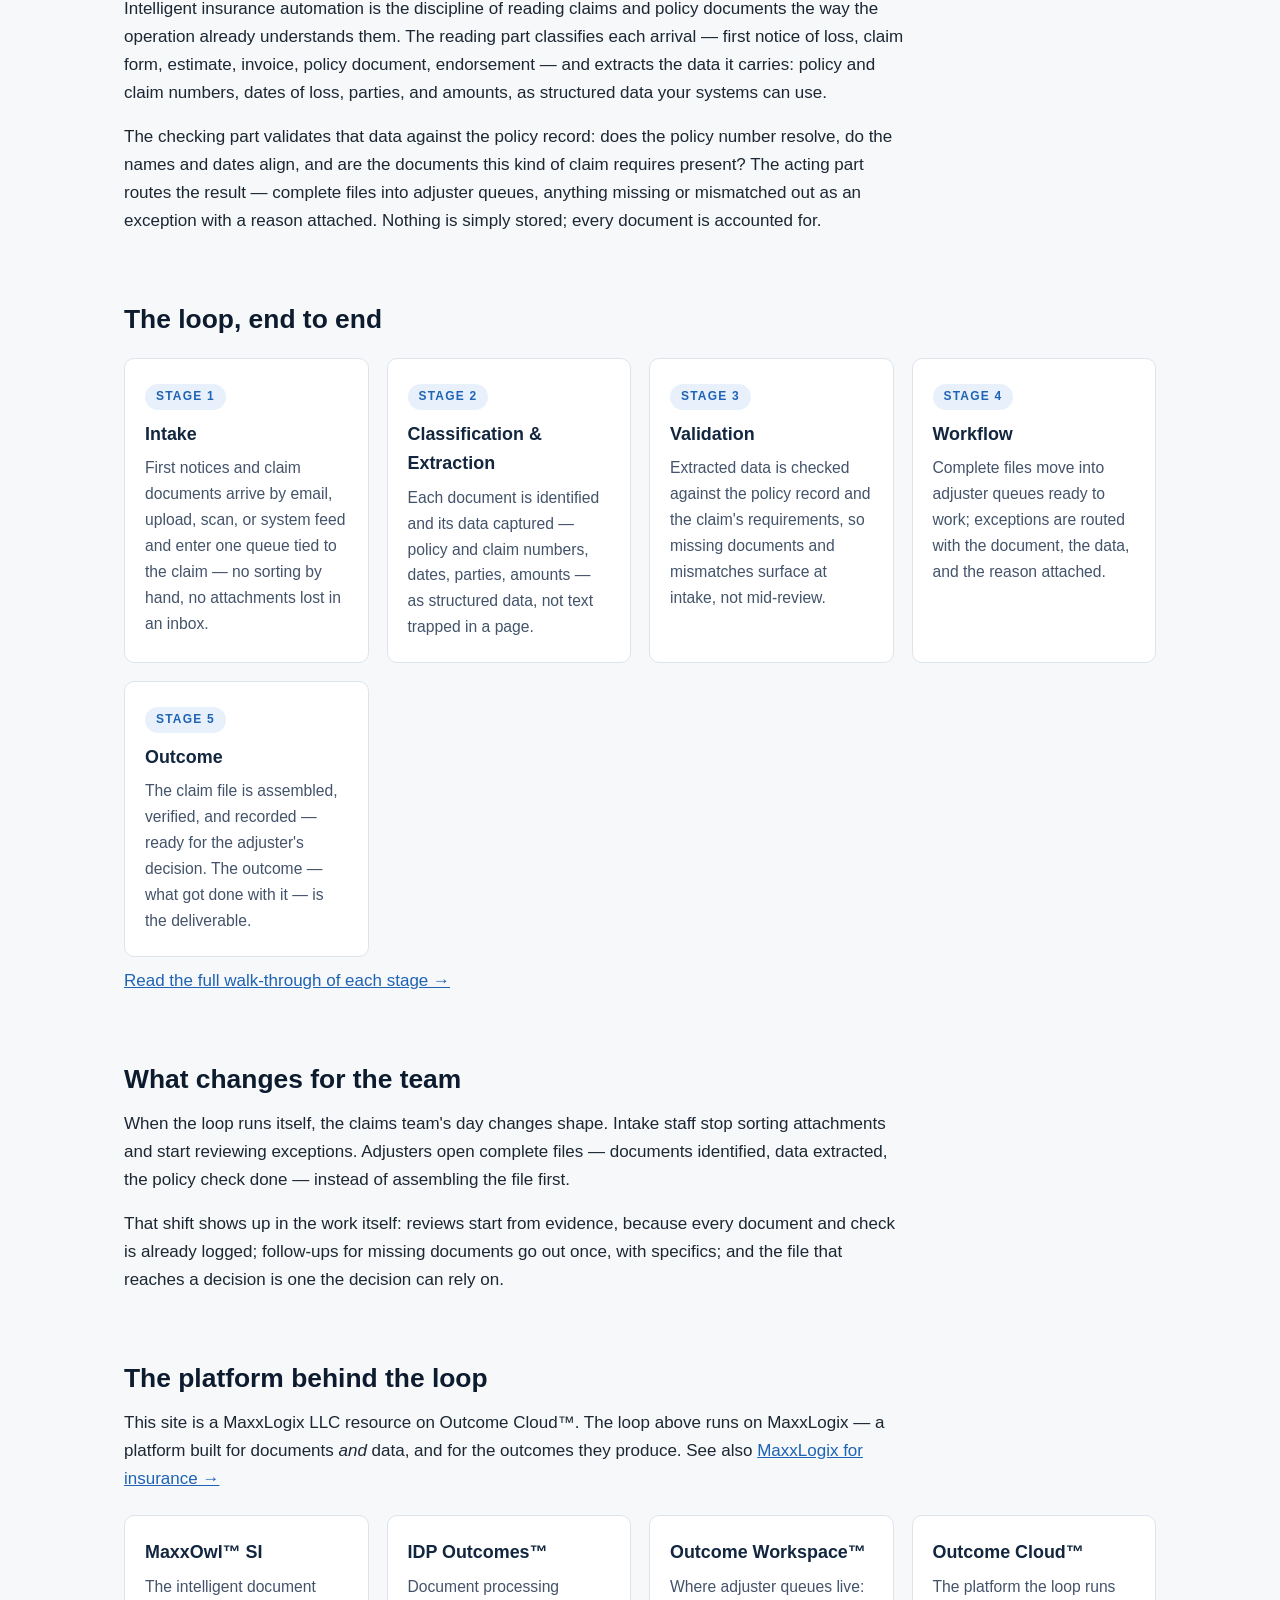
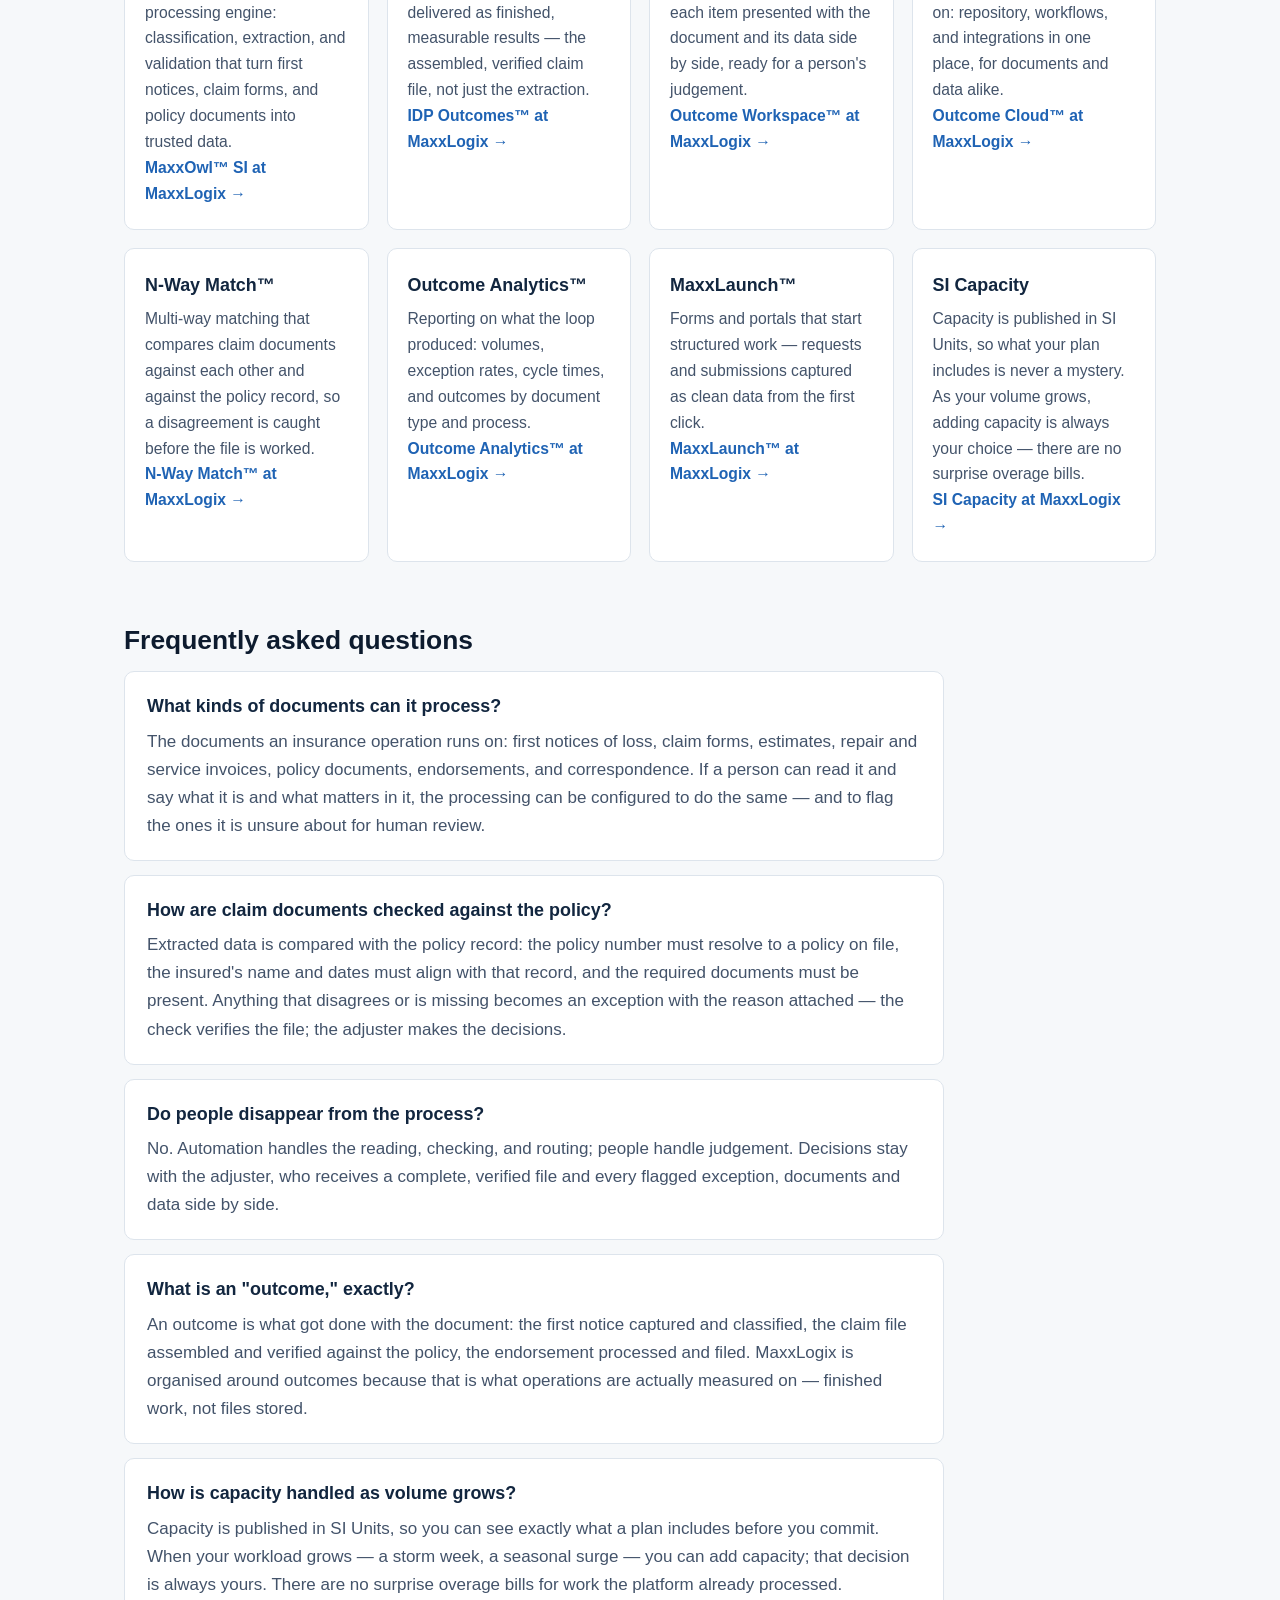
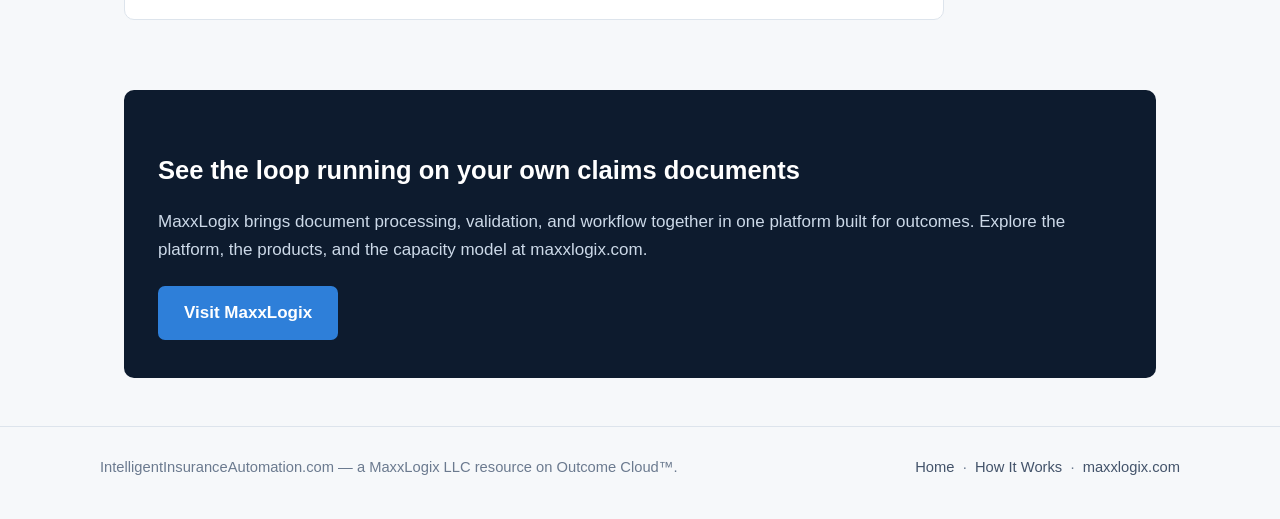
==== commit 70194d0a: "Hero refresh: bold hero redesign (approved 2026-11-17)" ====
--- a/index.html
+++ b/index.html
@@ -27,15 +27,27 @@
   </div>
 </header>
 
-<div class="hero">
-  <div class="hero-inner">
-    <p class="eyebrow">A MaxxLogix Resource</p>
-    <h1>Intelligent Insurance Automation for Claims Documents</h1>
-    <p class="lede">Every claim begins as documents: a first notice of loss, claim forms, estimates, invoices, policy documents, and endorsements — arriving as paper, PDFs, scans, and email attachments. Intelligent insurance automation reads each one, validates it against the policy record, and queues the work for adjusters — so a claim file stops being a stack of attachments and becomes an outcome: what got done with it.</p>
-    <a class="btn" href="https://maxxlogix.com">Explore MaxxLogix</a>
-    <a class="btn ghost" href="how-it-works.html">See How It Works</a>
+<section class="bh">
+  <div class="bh-wrap">
+    <div class="bh-grid">
+      <div>
+        <h1 class="bh-h1" style="font-size:80px">Intelligent Insurance Automation for <span class="bh-a">Claims Documents</span></h1>
+        <p class="bh-lede">Every claim begins as documents: a first notice of loss, claim forms, estimates, invoices, policy documents, and endorsements — arriving as paper, PDFs, scans, and email attachments. Intelligent insurance automation reads each one, validates it against the policy record, and queues the work for adjusters — so a claim file stops being a stack of attachments and becomes an outcome: what got done with it.</p>
+        <div class="bh-actions">
+          <a class="bh-btn" href="https://maxxlogix.com">Explore MaxxLogix</a>
+          <a class="bh-link2" href="how-it-works.html">See How It Works</a>
+        </div>
+      </div>
+      <div class="bh-path" aria-label="The path, end to end">
+        <div class="bh-stage bh-s1"><div class="bh-n">Stage 1</div><div class="bh-t">Intake</div><div class="bh-d">First notices and claim documents arrive by email, upload, scan, or system feed and enter one queue tied to the claim.</div></div>
+        <div class="bh-stage bh-s2"><div class="bh-n">Stage 2</div><div class="bh-t">Classification &amp; Extraction</div><div class="bh-d">Each document is identified and its data captured — policy and claim numbers, dates, parties, amounts — as structured fields.</div></div>
+        <div class="bh-stage bh-s3"><div class="bh-n">Stage 3</div><div class="bh-t">Validation</div><div class="bh-d">Extracted data is checked against the policy record and the claim&rsquo;s requirements, so missing documents and mismatches surface early.</div></div>
+        <div class="bh-stage bh-s4"><div class="bh-n">Stage 4</div><div class="bh-t">Workflow</div><div class="bh-d">Complete files move into adjuster queues ready to work; exceptions are routed with the document, the data, and the reason attached.</div></div>
+        <div class="bh-stage bh-s5"><div class="bh-n">Stage 5</div><div class="bh-t">Outcome</div><div class="bh-d">The claim file is assembled, verified, and recorded — ready for the adjuster&rsquo;s decision. The outcome — what got done with it.</div></div>
+      </div>
+    </div>
   </div>
-</div>
+</section>
 
 <main>
 
